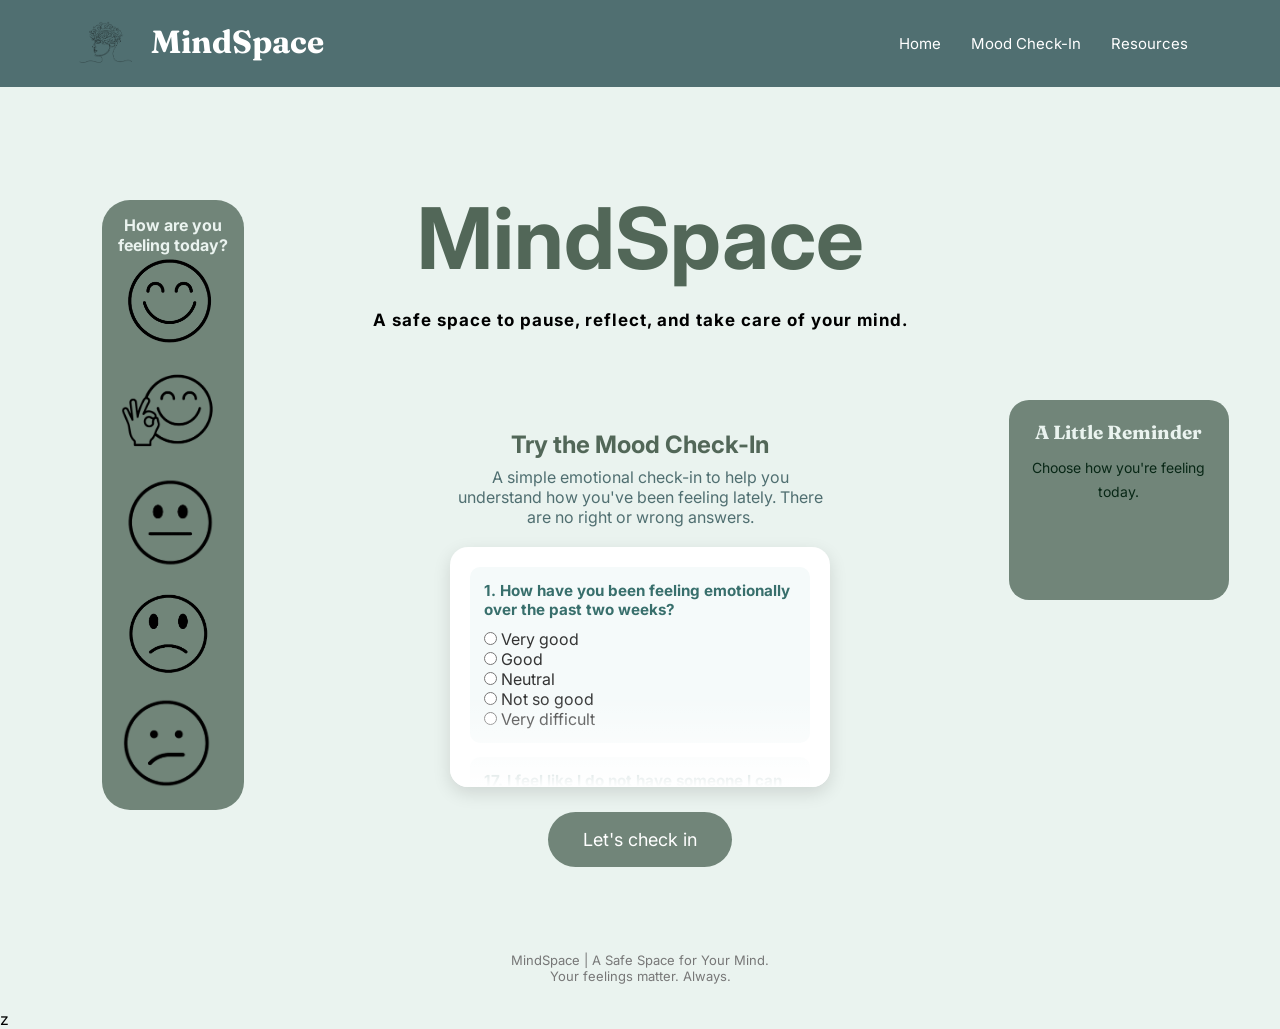
==== index.html @ 836b2041 "Add files via upload" ====
<!DOCTYPE html>
<html lang="en">
<head>
    <meta charset="UTF-8">
    <meta name="viewport" content="width=device-width, initial-scale=1.0">
    <link href="https://fonts.googleapis.com/css2?family=Fraunces:wght@500;700&family=Inter:wght@400;500&display=swap" rel="stylesheet">
    <title>MindSpace</title>
    <link rel="stylesheet" href="style.css">
    </head>
    <body>
            <header>
           <div class="logo-container">
            <img src="mind.png" alt="MindSpace Logo" class="logo">
                <h1>MindSpace</h1>
           </div>

        <nav>
             <a href="index.html">Home</a>
            <a href="track.html">Mood Check-In</a>
            <a href="resources.html">Resources</a>
        </nav>
        </header>

            <main>
                <div class="mid">
                    <h1>MindSpace</h1>
                    <h2>A safe space to pause, reflect, and take care of your mind.</h2>
              </div>
     <section class="mood-strip">
  <h2>How are you <br> feeling today?</h2>
  <div class="mood-options">
    <button class="mood-btn" data-mood="happy"><img src="happy.png" alt="happy"></button>
    <button class="mood-btn" data-mood="good"><img src="good.png" alt="good"></button>
    <button class="mood-btn" data-mood="okay"><img src="okay.png" alt="okay"></button>
    <button class="mood-btn" data-mood="sad"><img src="sad.png" alt="sad"></button>
    <button class="mood-btn" data-mood="low"><img src="low.png" alt="low"></button>
  </div>
</section>
   <div class="mood-quote" id="moodQuote">
    <h4 id="moodTitle">A Little Reminder</h4>
    <p id="quoteText">Choose how you're feeling today.</p>
</div>

            </main>
    
            <section class="quiz-preview">
    <h2>Try the Mood Check-In</h2>
    <p class="preview-caption">
A simple emotional check-in to help you understand how you've been feeling lately. There are no right or wrong answers.    </p>

    <a href="track.html" class="preview-card" aria-label="Open the Mood Check-In quiz">
        <div class="preview-question">
                <h3>1. How have you been feeling emotionally over the past two weeks?</h3>
             <label><input type="radio" name="general1" value="Very good" required> Very good</label><br
                <label><input type="radio" name="general1" value="Good"> Good</label><br>
                <label><input type="radio" name="general1" value="Neutral"> Neutral</label><br>
                <label><input type="radio" name="general1" value="Not so good"> Not so good</label><br>
                <label><input type="radio" name="general1" value="Very difficult"> Very difficult</label>
            </div>
        </div>
        <div class="preview-question">
                <h3>17. I feel like I do not have someone I can comfortably talk to when I have problems.</h3>
            <span class="preview-option"><i class="dot"></i> High</span>
        </div>
    </a>
            <a href="track.html" class="button">Let's check in</a>

</section>
    <script src="script.js"></script>

    <footer>
        <p>MindSpace | A Safe Space for Your Mind.</p>
        <p>Your feelings matter. Always.</p>
    </footer>z

    </body>
</html>
---- style.css ----
* {
  margin: 0;
  padding: 0;
  box-sizing: border-box;
}

body {
    background-color:#EAF3EF;
    min-height: 100vh;
    font-family:'Inter', sans-serif;
}
.logo-container {
    display: flex;
    align-items: center;
    gap: 15px; 
}

.logo {
    height: 45px;
    width: auto;
    object-fit: contain;
}
header {
    color: #ffffff;
    padding: 12px 6%;
    background-color: #506f71;
    display: flex;
    justify-content: space-between;
    align-items: center;
    flex-wrap: wrap;
    gap:15px

}
header h1{
font-family: 'Fraunces', serif;
 font-weight: 700;  
 font-size:clamp(1.5rem 4vw, 2.5rem);
  margin-bottom: 5px; 
  
}
header h3{
font-style: italic;
 font-size: clamp(0.85rem, 2vw, 1.25rem); 
  margin-bottom: 5px; 
  color:#3f554b;
}

nav {
  font-size: 15px;
  padding:10px 0;
  display: flex;
  flex-wrap: wrap;
  justify-content: center;

}
  nav a {
    font-family: 'Inter', sans-serif;
    color: white;
    padding: 12px 15px;
    display: inline-block;
    text-decoration: none;
    border-radius: 4px;
    transition: background-color 0.2s ease;
}

nav a:hover {
    color: #ffffff;        
    background-color: rgba(255, 255, 255, 0.2);
    animation: pulseEffect 1.2s infinite;
}

nav a.active {
  background: rgba(255, 255, 255, 0.22);
  color: #ffffff;
}

@keyframes pulseEffect {
    0% {
        transform: scale(1);
    }
    50% {
        transform: scale(1.08);
    }
    100% {
        transform: scale(1);
    }
}
.mid {
  text-align: center;
  padding: clamp(50px, 10vw, 100px) 20px 45px;
}
.mid h1{
   font-size: clamp(2.5rem, 8vw, 85px);
   color: #526758;
}
.mid h2{
  font-size: clamp(14px, 2vw, 17px);
  letter-spacing: 1px;
  margin: 20px 0 35px;
}
.button {       
  display: inline-block;
  background-color: #718579;
  color: #FFFFFF;
 border-radius: 40px;
padding: 17px 35px;
 font-size: 18px;
     transition: transform 200ms,background 200ms;
     text-decoration: none;
}
.button:hover {
    transform: translateY(-2px);
}

.mood-btn {
width: 100px;
height: 100px;
  background: transparent;
  border: none;
  padding: 0%;
  cursor: pointer;
  border-radius: 10px;
  display: flex;
  justify-content: center;
  transition: background-color 0.2s ease, transform 0.2s ease;

}
.mood-btn img{
  width: 95px;
  height: 95px;
  object-fit: contain;
}

.mood-options {
  display: flex;
  align-items: flex-center;
  flex-direction: column;
  gap: 10px;

}
.mood-strip{
position: absolute;
  left: 8%;
  top: 200px;
  padding: 15px 16px;
  background: #718579;
  border-radius: 28px;
}

.mood-strip h2 {
  font-size:1rem;
  color:#EAF3EF;
  text-align:center;
}

.mood-btn:hover{
transform:translateY(-6px);
padding:14px 44px;
}
.mood-btn:active{
transform:translateY(-1px) scale(.95);
}
.mood-quote {
  position: absolute;
  right: 4%;
  top: 400px;
  width: 220px;
  height: 200px;
  padding: 20px;
  border-radius: 20px;
  text-align: center;
background-color: #718579;
font-family: 'Inter', sans-serif;
gap: 10px;
}
.mood-quote h4 {
    color: #EAF3EF;
    font-family: 'Fraunces', serif;
    font-size: 19px;
    margin-bottom: 12px;
}

.mood-quote p {
    color: #082716;
    font-size: 14px;
    line-height: 1.7;
}


/* TABLET */
@media screen and (max-width: 768px) {

    header {
        flex-direction: column;
        text-align: center;
    }

    .mid {
        padding-top: 60px;
    }

    .mood-strip {
        position: static;
        width: fit-content;
        margin: 20px auto;
    }

    .mood-quote {
        position: static;
        width: 90%;
        max-width: 400px;
        margin: 25px auto;
    }
}

/* MOBILE */
@media screen and (max-width: 480px) {

    header h1 {
        font-size: 1.6rem;
    }

    nav a {
        font-size: 13px;
        padding: 10px;
    }

    .mid h1 {
        font-size: 2.5rem;
    }

    .mid h2 {
        font-size: 14px;
    }

    .button {
        font-size: 15px;
        padding: 13px 25px;
    }
}

/* ===== QUIZ PAGE ===== */
.quiz-container {
    max-width: 750px;
    margin: 30px auto;
    background: white;
    padding: 30px;
    border-radius: 15px;
    box-shadow: 0 4px 12px rgba(0, 0, 0, 0.08);
    font-family: 'Inter', sans-serif;
    color: #333;
}

.quiz-container h1 {
    text-align: center;
    color:  #506f71;
    font-family: 'Fraunces', serif;
    font-size: 2em;
    margin-bottom: 10px;
}

.quiz-container h2 {
    color: #386f6c;
    margin-bottom: 15px;
    font-family: 'Fraunces', serif;

}

.quiz-container .subtitle {
    text-align: center;
    color: #777;
    margin-bottom: 30px;
    line-height: 1.6;
}

.quiz-container .question {
    background: #f5fafa;
    padding: 20px;
    margin-bottom: 20px;
    border-radius: 10px;
}

.quiz-container .question h3 {
    margin-bottom: 15px;
    color: #506f71;
}

.quiz-container .question label {
    display: block;
    margin: 12px 0;
    cursor: pointer;
}

.quiz-container input[type="radio"] {
    margin-right: 8px;
    accent-color: #4b8f8c;
}

.quiz-container button,
.quiz-container .button-link {
    display: block;
    width: 100%;
    padding: 13px;
    background: #4b8f8c;
    color: white;
    border: none;
    border-radius: 8px;
    font-size: 16px;
    text-align: center;
    text-decoration: none;
    cursor: pointer;
    transition: background 0.2s ease;
}

.quiz-container button:hover,
.quiz-container .button-link:hover {
    background: #386f6c;
}

.quiz-container .result {
    margin-top: 25px;
    padding: 20px;
    background: #eaf4f4;
    border-radius: 10px;
    text-align: center;
}

.quiz-container .result p {
    margin: 15px 0;
    line-height: 1.6;
}

.answer-guide {
    margin-top: 5px;
    padding: 13px;
    background: #f5fafa;
    border-radius: 10px;
    font-size: 16px;
    gap: 10px;
    color: #1a2425;
    text-align: left;
    font-family: 'Inter', sans-serif;
}

.hidden {
    display: none !important;
}

footer {
    text-align: center;
    padding: 25px;
    color: #777;
    font-size: 13px;
}

@media screen and (max-width: 600px) {
    .quiz-container {
        margin: 15px 10px;
        padding: 20px;
    }
}
/* ===== HOME: QUIZ PREVIEW ===== */
.quiz-preview {
    text-align: center;
    max-width: 420px;
    margin: 0 auto;
    padding: 20px 20px 60px;
}

.quiz-preview h2 {
    font-size: 1.5rem;
    color: #526758;
    margin-bottom: 8px;
}

.preview-caption {
    color: #506f71;
    margin-bottom: 20px;
}

.preview-card {
    display: block;
    position: relative;
    text-align: left;
    height: 240px;
    overflow: hidden;
    background: white;
    padding: 20px;
    border-radius: 18px;
    box-shadow: 0 6px 18px rgba(0, 0, 0, 0.12);
    margin-bottom: 25px;
    text-decoration: none;
    color: #333;
    font-family: 'Inter', sans-serif;
    transition: transform 0.25s ease, box-shadow 0.25s ease;
}

.preview-card:hover {
    transform: translateY(-4px);
    box-shadow: 0 10px 24px rgba(0, 0, 0, 0.18);
}

.preview-card::after {
    content: "";
    position: absolute;
    left: 0;
    right: 0;
    bottom: 0;
    height: 90px;
    background: linear-gradient(to bottom, rgba(255, 255, 255, 0), white);
}

.preview-question {
    background: #f5fafa;
    padding: 14px;
    margin-bottom: 14px;
    border-radius: 10px;
}

.preview-question h3 {
    font-size: 0.95rem;
    color: #386f6c;
    margin-bottom: 10px;
}

.preview-option {
    display: block;
    font-size: 0.9rem;
    margin: 8px 0;
}

.preview-option .dot {
    display: inline-block;
    width: 12px;
    height: 12px;
    border: 2px solid #4b8f8c;
    border-radius: 50%;
    margin-right: 8px;
    vertical-align: middle;
}

.results-page {
    max-width: 950px;
    width: 90%;
    margin: 60px auto;
}


.results-intro {
    text-align: center;
    margin-bottom: 40px;
}


.results-intro h1 {
    font-family: 'Fraunces', serif;
    font-size: 38px;
    margin: 15px 0;
    color: #394B45;
}


.results-intro p {
    line-height: 1.8;
    color: #68736D;
}

.results-subtitle {
    font-weight: 500;
    letter-spacing: 1px;
}

.results-container {
    display: flex;
    flex-direction: column;
    gap: 25px;
}

.result-card {
    background: #ffffff;
    padding: 30px;
    border-radius: 18px;
    border: 1px solid #E5EAE6;
    box-shadow: 0 4px 15px rgba(0,0,0,0.04);
}

.highest-result {
    border: 2px solid #83A99A;
    background: #F6FAF7;
}

.connected-result {
    border-left: 5px solid #A9C7B8;
}

.result-card-top {
    display: flex;
    align-items: center;
    gap: 10px;
    flex-wrap: wrap;
    margin-bottom: 20px;
}

.result-card-top h2 {
    font-family: 'Fraunces', serif;
    font-size: 22px;
    color: #394B45;
    margin: 0;
    flex: 1;
}
.category-number {
    color: #7A9588;
    font-weight: bold;
}

.highest-badge {
    background: #DDECE3;
    color: #426C57;
    padding: 7px 13px;
    border-radius: 20px;
    font-size: 12px;
    font-weight: bold;
}

.score-section {
    margin: 20px 0;
}

.score-section h3 {
    font-size: 32px;
    color: #577C6B;
    margin-bottom: 10px;
}

.score-bar {
    height: 10px;
    background: #E8EEE9;
    border-radius: 20px;
    overflow: hidden;
}

.score-fill {
    height: 100%;
    background: #86AA97;
    border-radius: 20px;
    transition: width 0.5s ease;
}

.score-section p {
    color: #68736D;
    font-size: 14px;
    margin: 10px 0;
}

.result-status {
    display: inline-block;
    font-size: 12px;
    color: #668273;
    background: #EEF4EF;
    padding: 6px 12px;
    border-radius: 20px;
}


.result-description {
    margin-top: 25px;
}

.result-description h4 {
    color: #496A59;
    font-size: 16px;
    margin-bottom: 8px;
    font-weight: 600;
}

.result-description p {
    color: #68736D;
    line-height: 1.8;
    margin-bottom: 22px;
}

.result-disclaimer {
    background: #F2F6F2;
    padding: 25px;
    border-radius: 15px;
    margin-top: 35px;
    text-align: center;
}

.result-disclaimer h3 {
    font-family: 'Fraunces', serif;
    color: #496A59;
}

.result-disclaimer p {
    color: #68736D;
    line-height: 1.8;
    font-size: 14px;
}
.results-actions {
    display: flex;
    justify-content: center;
    flex-wrap: wrap;
    gap: 15px;
    margin: 30px 0;
}


.results-actions .button {
    text-decoration: none;
}

.no-results {
    text-align: center;
    padding: 40px 20px;
    background: #F6FAF7;
    border-radius: 15px;
}
.no-results p {
    line-height: 1.7;
}

@media (max-width: 600px) {


    .results-page {
        margin: 35px auto;
    }

    .results-intro h1 {
        font-size: 29px;
    }
    .result-card {
        padding: 20px;
    }

    .result-card-top h2 {
        font-size: 19px;
    }

    .results-actions {
        flex-direction: column;
    }

}
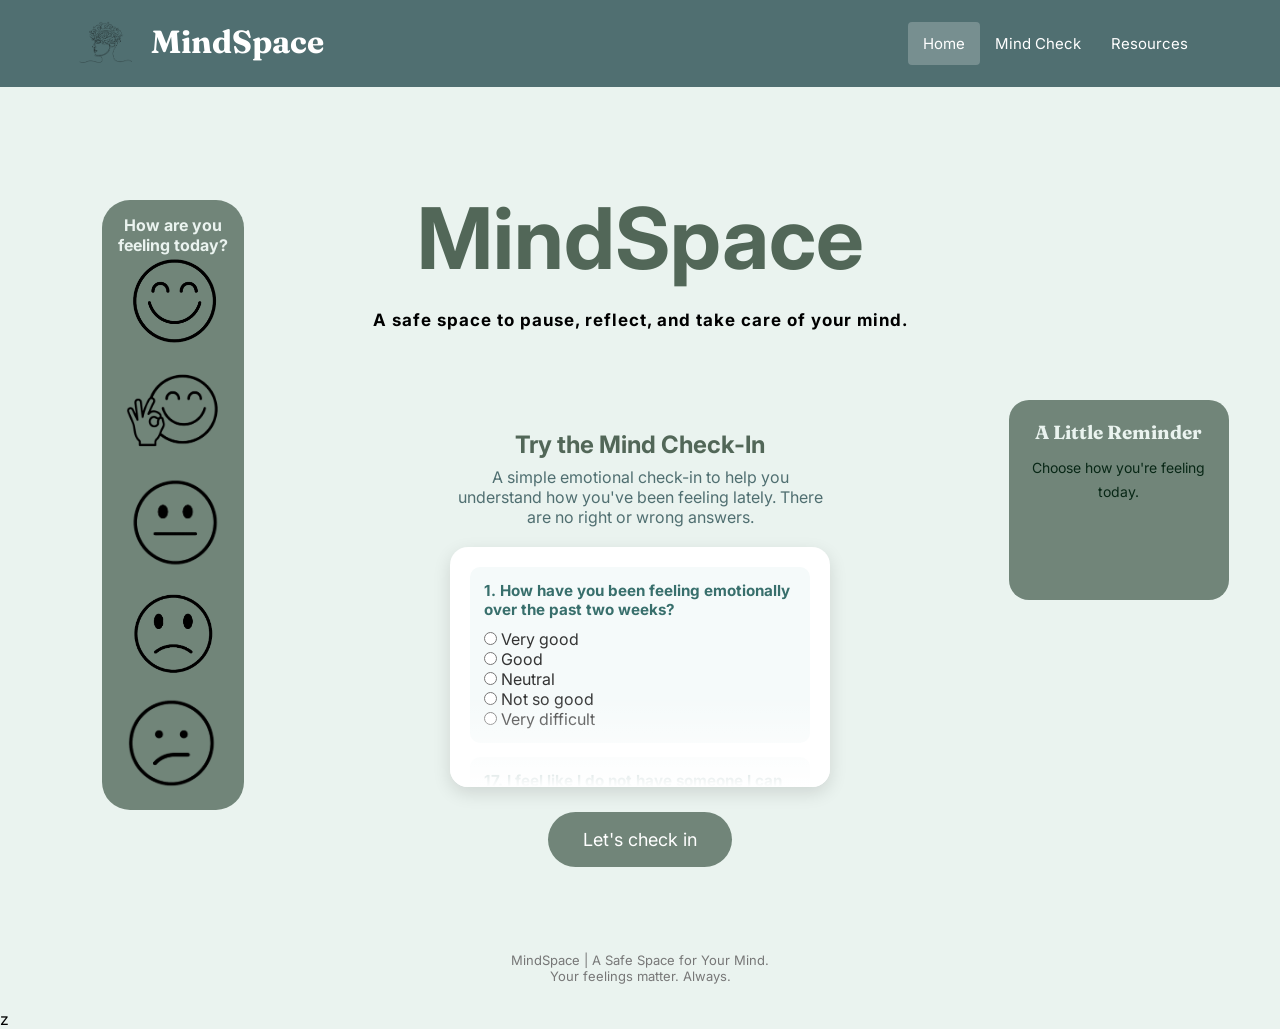
==== commit 8870a15b: "Refactor index.html for improved navigation and titles Updated navigation links and section titles f" ====
--- a/index.html
+++ b/index.html
@@ -15,8 +15,8 @@
            </div>
 
         <nav>
-             <a href="index.html">Home</a>
-            <a href="track.html">Mood Check-In</a>
+             <a href="index.html" class="active">Home</a>
+            <a href="track.html">Mind Check</a>
             <a href="resources.html">Resources</a>
         </nav>
         </header>
@@ -44,11 +44,11 @@
             </main>
     
             <section class="quiz-preview">
-    <h2>Try the Mood Check-In</h2>
+    <h2>Try the Mind Check-In</h2>
     <p class="preview-caption">
 A simple emotional check-in to help you understand how you've been feeling lately. There are no right or wrong answers.    </p>
 
-    <a href="track.html" class="preview-card" aria-label="Open the Mood Check-In quiz">
+    <a href="track.html" class="preview-card" aria-label="Open the Mind Check-In quiz">
         <div class="preview-question">
                 <h3>1. How have you been feeling emotionally over the past two weeks?</h3>
              <label><input type="radio" name="general1" value="Very good" required> Very good</label><br
@@ -74,4 +74,4 @@
     </footer>z
 
     </body>
-</html>+</html>
--- a/style.css
+++ b/style.css
@@ -134,7 +134,7 @@
 
 .mood-options {
   display: flex;
-  align-items: flex-center;
+  align-items: center;
   flex-direction: column;
   gap: 10px;
 
@@ -188,8 +188,8 @@
 }
 
 
-/* TABLET */
-@media screen and (max-width: 768px) {
+/* TABLET AND SMALLER LAPTOP */
+@media screen and (max-width: 1024px) {
 
     header {
         flex-direction: column;
@@ -200,20 +200,41 @@
         padding-top: 60px;
     }
 
-    .mood-strip {
-        position: static;
-        width: fit-content;
-        margin: 20px auto;
-    }
-
-    .mood-quote {
-        position: static;
-        width: 90%;
-        max-width: 400px;
-        margin: 25px auto;
-    }
-}
-
+.mood-strip {
+    position: relative;
+    top: auto;
+    left: auto;
+    margin: 20px auto;
+}
+
+
+    .mood-options {
+        flex-direction: row;
+        justify-content: center;
+        align-items: center;
+        flex-wrap: nowrap;
+        gap: 5px;
+    }
+
+    .mood-btn {
+        width: 55px;
+        height: 55px;
+        flex-shrink: 1;
+    }
+
+    .mood-btn img {
+        width: 100%;
+        height: 100%;
+        object-fit: contain;
+    }
+
+   .mood-quote {
+    position: relative;
+    top: auto;
+    left: auto;
+    margin: 30px auto;
+}
+}
 /* MOBILE */
 @media screen and (max-width: 480px) {
 
@@ -237,6 +258,33 @@
     .button {
         font-size: 15px;
         padding: 13px 25px;
+    }
+
+    .mood-strip {
+        width: 95%;
+        max-width: 100%;
+        padding: 12px 5px;
+    }
+
+    .mood-strip h2 {
+        font-size: 14px;
+    }
+
+    .mood-options {
+        flex-direction: row;
+        flex-wrap: nowrap;
+        justify-content: center;
+        gap: 2px;
+    }
+
+    .mood-btn {
+        width: 52px;
+        height: 52px;
+    }
+
+    .mood-btn img {
+        width: 100%;
+        height: 100%;
     }
 }
 
@@ -284,17 +332,49 @@
 .quiz-container .question h3 {
     margin-bottom: 15px;
     color: #506f71;
+    font-family: 'DM Sans', sans-serif;
+    font-weight: 700;
+    font-size: 18px;
 }
 
 .quiz-container .question label {
-    display: block;
+    display: flex;
+    align-items: center;
+    gap: 10px;
     margin: 12px 0;
     cursor: pointer;
+    font-family: 'DM Sans', sans-serif;
+    font-size: 15px;
+    font-weight: 400;
+    line-height: normal;
 }
 
 .quiz-container input[type="radio"] {
-    margin-right: 8px;
-    accent-color: #4b8f8c;
+    appearance: none;
+    -webkit-appearance: none;
+    width: 22px;
+    height: 22px;
+    min-width: 22px;
+    border: 2px solid #4b8f8c;
+    border-radius: 50%;
+    margin: 0;
+    flex-shrink: 0;
+    display: inline-grid;
+    place-content: center;
+    cursor: pointer;
+}
+
+.quiz-container input[type="radio"]::before {
+    content: "";
+    width: 10px;
+    height: 10px;
+    border-radius: 50%;
+    transform: scale(0);
+    background: #4b8f8c;
+}
+
+.quiz-container input[type="radio"]:checked::before {
+    transform: scale(1);
 }
 
 .quiz-container button,
@@ -340,7 +420,7 @@
     gap: 10px;
     color: #1a2425;
     text-align: left;
-    font-family: 'Inter', sans-serif;
+    font-family: 'DM Sans', sans-serif;
 }
 
 .hidden {
